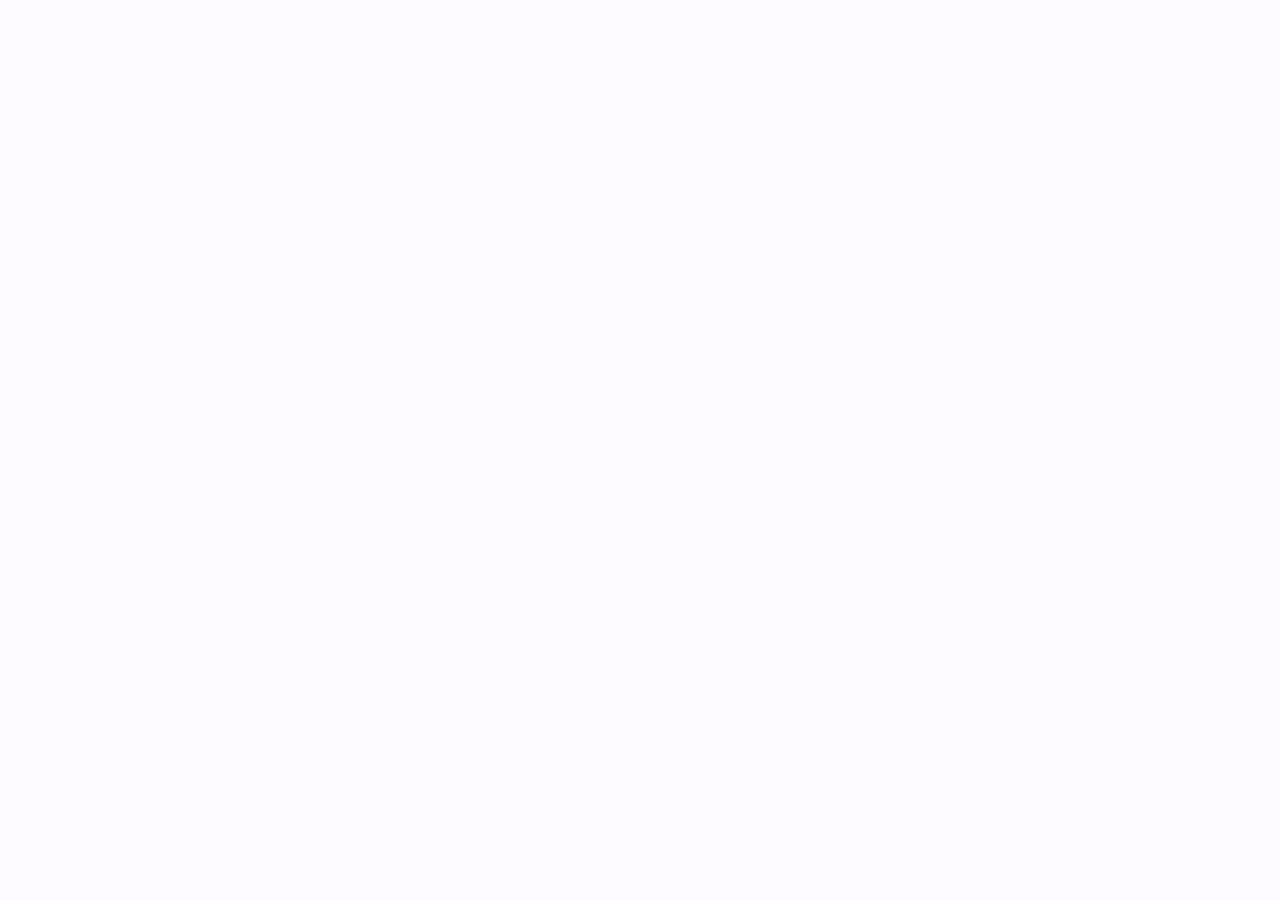
==== static/admin/index.html @ 19d71a54 "initial commit: apricity blog" ====
<!doctype html>
<html lang="en">
<head>
  <meta charset="utf-8" />
  <meta name="viewport" content="width=device-width, initial-scale=1.0" />
  <title>apricity — admin</title>
  <link rel="preconnect" href="https://fonts.googleapis.com" />
  <link href="https://fonts.googleapis.com/css2?family=Playfair+Display:ital@1&display=swap" rel="stylesheet" />
  <style>
    body {
      margin: 0;
      background: #FDFBFF;
      display: flex;
      align-items: center;
      justify-content: center;
      min-height: 100vh;
    }
    #preload {
      text-align: center;
      font-family: 'Playfair Display', Georgia, serif;
      color: #7C3AED;
    }
    #preload h1 { font-size: 3.5rem; font-style: italic; margin: 0 0 0.4rem; }
    #preload p  { font-size: 1rem; opacity: 0.5; margin: 0; }
  </style>
</head>
<body>
  <div id="preload">
    <h1>apricity</h1>
    <p>loading admin…</p>
  </div>
  <script>
    document.addEventListener('DOMContentLoaded', function () {
      var el = document.getElementById('preload');
      if (el) el.style.display = 'none';
    });
  </script>
  <script src="https://unpkg.com/decap-cms@^3.0.0/dist/decap-cms.js"></script>
</body>
</html>
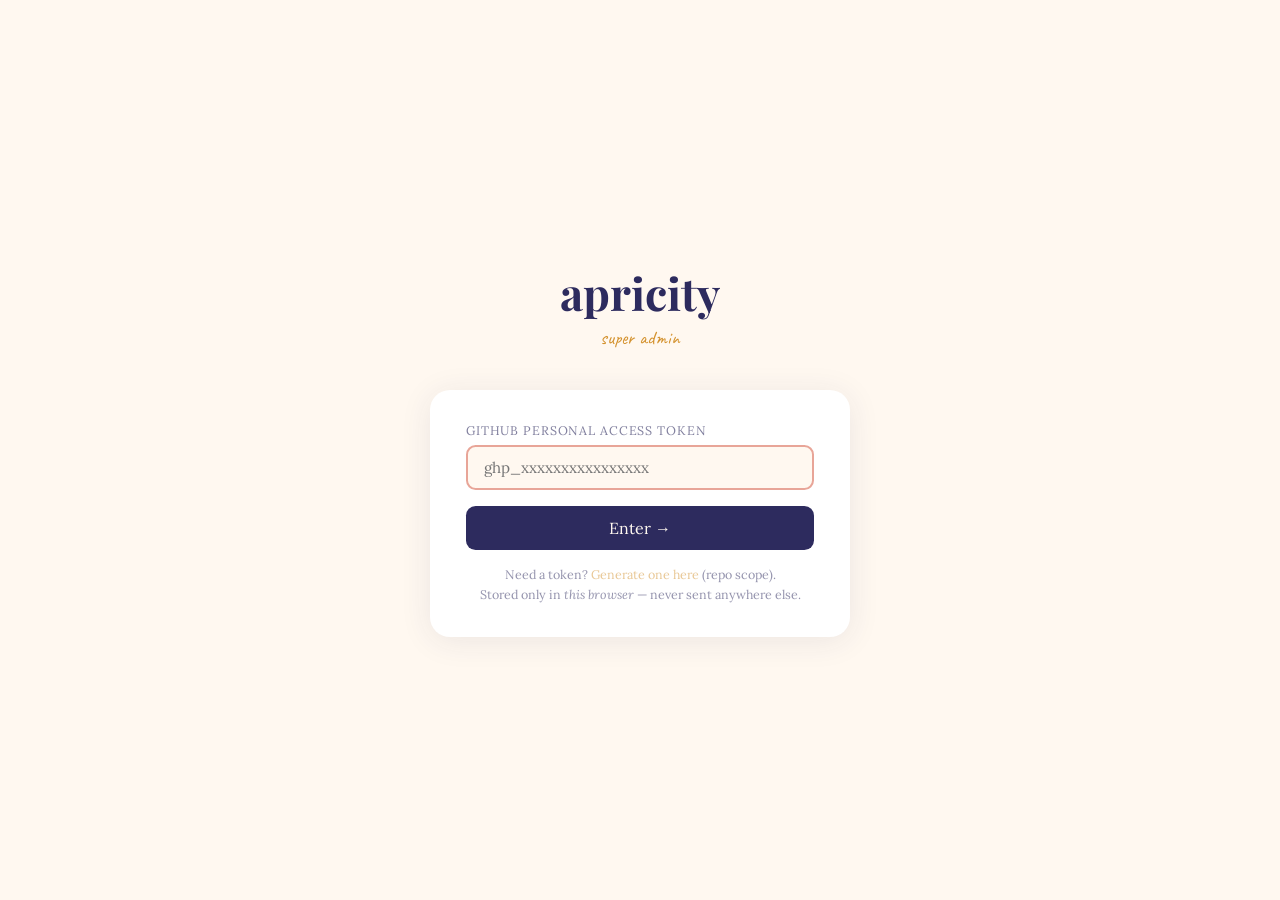
==== commit bad4c03c: "feat: replace Decap CMS with custom token-based admin" ====
--- a/static/admin/index.html
+++ b/static/admin/index.html
@@ -1,40 +1,237 @@
-<!doctype html>
+﻿<!DOCTYPE html>
 <html lang="en">
 <head>
-  <meta charset="utf-8" />
-  <meta name="viewport" content="width=device-width, initial-scale=1.0" />
+  <meta charset="UTF-8">
+  <meta name="viewport" content="width=device-width, initial-scale=1.0">
   <title>apricity — admin</title>
-  <link rel="preconnect" href="https://fonts.googleapis.com" />
-  <link href="https://fonts.googleapis.com/css2?family=Playfair+Display:ital@1&display=swap" rel="stylesheet" />
+  <link rel="preconnect" href="https://fonts.googleapis.com">
+  <link href="https://fonts.googleapis.com/css2?family=Playfair+Display:ital,wght@0,400;0,700;1,400&family=Lora:ital@0;1&family=Caveat:wght@400;600&display=swap" rel="stylesheet">
   <style>
-    body {
-      margin: 0;
-      background: #FDFBFF;
-      display: flex;
-      align-items: center;
-      justify-content: center;
-      min-height: 100vh;
+    :root {
+      --cream: #FFF8F0;
+      --rose:  #E8A598;
+      --sage:  #8BAE92;
+      --amber: #D4922E;
+      --indigo:#2D2B5E;
     }
-    #preload {
-      text-align: center;
-      font-family: 'Playfair Display', Georgia, serif;
-      color: #7C3AED;
-    }
-    #preload h1 { font-size: 3.5rem; font-style: italic; margin: 0 0 0.4rem; }
-    #preload p  { font-size: 1rem; opacity: 0.5; margin: 0; }
+    *, *::before, *::after { box-sizing: border-box; margin: 0; padding: 0; }
+    body { background: var(--cream); color: var(--indigo); font-family: "Lora", serif; min-height: 100vh; }
+
+    /* LOGIN */
+    #login { display: flex; flex-direction: column; align-items: center; justify-content: center; min-height: 100vh; padding: 2rem; }
+    #login h1 { font-family: "Playfair Display", serif; font-size: 2.8rem; color: var(--indigo); margin-bottom: 0.25rem; }
+    #login .sub { font-family: "Caveat", cursive; font-size: 1.2rem; color: var(--amber); margin-bottom: 2.5rem; }
+    .card { background: #fff; border-radius: 1.25rem; padding: 2rem 2.25rem; width: 100%; max-width: 420px; box-shadow: 0 4px 32px rgba(45,43,94,0.09); }
+    .card label { display: block; font-size: 0.78rem; text-transform: uppercase; letter-spacing: 0.07em; opacity: 0.6; margin-bottom: 0.4rem; }
+    .card input[type="password"] { width: 100%; padding: 0.7rem 1rem; border: 2px solid var(--rose); border-radius: 0.6rem; font-family: "Lora", serif; font-size: 0.95rem; color: var(--indigo); background: var(--cream); outline: none; transition: border-color 0.2s; margin-bottom: 1rem; }
+    .card input[type="password"]:focus { border-color: var(--amber); }
+    .error { color: #c0392b; font-size: 0.85rem; margin: -0.5rem 0 0.75rem; display: none; }
+    .hint { font-size: 0.78rem; color: var(--indigo); opacity: 0.5; margin-top: 0.9rem; text-align: center; line-height: 1.6; }
+    .hint a { color: var(--amber); text-decoration: none; }
+    .hint a:hover { text-decoration: underline; }
+
+    /* BUTTONS */
+    .btn { display: block; width: 100%; padding: 0.75rem 1.5rem; background: var(--indigo); color: var(--cream); border: none; border-radius: 0.6rem; font-family: "Lora", serif; font-size: 1rem; cursor: pointer; transition: opacity 0.2s, transform 0.1s; }
+    .btn:hover { opacity: 0.88; }
+    .btn:active { transform: scale(0.98); }
+    .btn:disabled { opacity: 0.5; cursor: not-allowed; }
+    .btn-sage { background: var(--sage); color: #fff; }
+
+    /* ADMIN */
+    #admin { display: none; }
+    .admin-header { background: var(--indigo); color: var(--cream); padding: 1rem 2rem; display: flex; align-items: center; justify-content: space-between; position: sticky; top: 0; z-index: 10; }
+    .admin-header h1 { font-family: "Playfair Display", serif; font-size: 1.4rem; }
+    .admin-header h1 span { font-family: "Caveat", cursive; font-size: 1rem; opacity: 0.65; margin-left: 0.4rem; }
+    .logout-btn { background: transparent; border: 1px solid rgba(255,248,240,0.3); color: var(--cream); padding: 0.35rem 1rem; border-radius: 0.4rem; cursor: pointer; font-family: "Lora", serif; font-size: 0.85rem; transition: background 0.2s; }
+    .logout-btn:hover { background: rgba(255,248,240,0.12); }
+    .admin-body { max-width: 1000px; margin: 0 auto; padding: 2rem; display: grid; grid-template-columns: 1.1fr 0.9fr; gap: 2rem; align-items: start; }
+    @media (max-width: 720px) { .admin-body { grid-template-columns: 1fr; } }
+    .panel { background: #fff; border-radius: 1.25rem; padding: 1.75rem; box-shadow: 0 2px 20px rgba(45,43,94,0.07); }
+    .panel h2 { font-family: "Playfair Display", serif; font-size: 1.2rem; color: var(--indigo); margin-bottom: 1.25rem; padding-bottom: 0.75rem; border-bottom: 2px solid var(--cream); }
+
+    /* FORM */
+    .form-group { margin-bottom: 1rem; }
+    .form-group label { display: block; font-size: 0.75rem; text-transform: uppercase; letter-spacing: 0.06em; opacity: 0.55; margin-bottom: 0.3rem; }
+    .form-group input, .form-group textarea { width: 100%; padding: 0.6rem 0.85rem; border: 1.5px solid #e5ddd6; border-radius: 0.55rem; font-family: "Lora", serif; font-size: 0.93rem; color: var(--indigo); background: var(--cream); outline: none; transition: border-color 0.2s; resize: vertical; }
+    .form-group input:focus, .form-group textarea:focus { border-color: var(--amber); }
+    .form-group textarea { min-height: 180px; }
+    .status { padding: 0.7rem 1rem; border-radius: 0.55rem; margin-top: 0.9rem; font-size: 0.875rem; display: none; }
+    .status.ok  { background: #e8f5e9; color: #2e7d32; display: block; }
+    .status.err { background: #ffebee; color: #c62828; display: block; }
+
+    /* POSTS LIST */
+    .posts-list { list-style: none; }
+    .post-item { display: flex; align-items: center; gap: 0.6rem; padding: 0.7rem 0; border-bottom: 1px solid var(--cream); }
+    .post-item:last-child { border-bottom: none; }
+    .post-name { flex: 1; font-size: 0.9rem; white-space: nowrap; overflow: hidden; text-overflow: ellipsis; }
+    .del-btn { flex-shrink: 0; background: none; border: 1px solid var(--rose); color: var(--rose); padding: 0.2rem 0.65rem; border-radius: 0.4rem; cursor: pointer; font-size: 0.8rem; transition: background 0.15s, color 0.15s; }
+    .del-btn:hover { background: var(--rose); color: #fff; }
+    .loading { text-align: center; opacity: 0.45; padding: 1.5rem 0; font-size: 0.9rem; }
+    .empty { opacity: 0.4; font-size: 0.9rem; padding: 1rem 0; }
   </style>
 </head>
 <body>
-  <div id="preload">
-    <h1>apricity</h1>
-    <p>loading admin…</p>
+
+<!-- LOGIN -->
+<div id="login">
+  <h1>apricity</h1>
+  <p class="sub">super admin</p>
+  <div class="card">
+    <label for="tok">GitHub Personal Access Token</label>
+    <input type="password" id="tok" placeholder="ghp_xxxxxxxxxxxxxxxx" autocomplete="current-password">
+    <p class="error" id="tok-err">Token rejected — make sure it has <strong>repo</strong> scope.</p>
+    <button class="btn" id="login-btn">Enter &rarr;</button>
+    <p class="hint">
+      Need a token? <a href="https://github.com/settings/tokens/new?scopes=repo&description=apricity+admin" target="_blank">Generate one here</a> (repo scope).<br>
+      Stored only in <em>this browser</em> — never sent anywhere else.
+    </p>
   </div>
-  <script>
-    document.addEventListener('DOMContentLoaded', function () {
-      var el = document.getElementById('preload');
-      if (el) el.style.display = 'none';
+</div>
+
+<!-- ADMIN -->
+<div id="admin">
+  <header class="admin-header">
+    <h1>apricity <span>admin</span></h1>
+    <button class="logout-btn" id="logout-btn">logout</button>
+  </header>
+  <div class="admin-body">
+
+    <div class="panel">
+      <h2>New Post</h2>
+      <div class="form-group"><label>Title *</label><input type="text" id="p-title" placeholder="Something on my mind…"></div>
+      <div class="form-group"><label>Date</label><input type="date" id="p-date"></div>
+      <div class="form-group"><label>Mood</label><input type="text" id="p-mood" placeholder="warm &amp; curious"></div>
+      <div class="form-group"><label>Tags (comma separated)</label><input type="text" id="p-tags" placeholder="thoughts, life"></div>
+      <div class="form-group"><label>Description</label><input type="text" id="p-desc" placeholder="A short blurb…"></div>
+      <div class="form-group"><label>Content (Markdown) *</label><textarea id="p-body" placeholder="Write your post here…"></textarea></div>
+      <button class="btn btn-sage" id="publish-btn">Publish Post</button>
+      <div class="status" id="pub-status"></div>
+    </div>
+
+    <div class="panel">
+      <h2>All Posts</h2>
+      <div class="loading" id="posts-loading">loading…</div>
+      <ul class="posts-list" id="posts-list"></ul>
+    </div>
+
+  </div>
+</div>
+
+<script>
+  const REPO = 'vaishnavi-mg/apricity';
+  const API  = 'https://api.github.com';
+  const $    = id => document.getElementById(id);
+
+  async function gh(path, method, body) {
+    method = method || 'GET';
+    var opts = {
+      method: method,
+      headers: {
+        'Authorization': 'Bearer ' + localStorage.getItem('apricity_token'),
+        'Accept': 'application/vnd.github+json',
+        'X-GitHub-Api-Version': '2022-11-28'
+      }
+    };
+    if (body) { opts.headers['Content-Type'] = 'application/json'; opts.body = JSON.stringify(body); }
+    return fetch(API + path, opts);
+  }
+
+  // Login
+  $('login-btn').addEventListener('click', async function() {
+    var token = $('tok').value.trim();
+    if (!token) return;
+    $('login-btn').textContent = 'Checking…';
+    $('login-btn').disabled = true;
+    $('tok-err').style.display = 'none';
+    var res = await fetch(API + '/repos/' + REPO, {
+      headers: { 'Authorization': 'Bearer ' + token, 'Accept': 'application/vnd.github+json' }
     });
-  </script>
-  <script src="https://unpkg.com/decap-cms@^3.0.0/dist/decap-cms.js"></script>
+    if (res.ok) { localStorage.setItem('apricity_token', token); showAdmin(); }
+    else { $('tok-err').style.display = 'block'; $('login-btn').textContent = 'Enter →'; $('login-btn').disabled = false; }
+  });
+  $('tok').addEventListener('keydown', function(e) { if (e.key === 'Enter') $('login-btn').click(); });
+
+  $('logout-btn').addEventListener('click', function() {
+    localStorage.removeItem('apricity_token');
+    $('admin').style.display = 'none';
+    $('login').style.display = 'flex';
+    $('tok').value = '';
+  });
+
+  function showAdmin() {
+    $('login').style.display = 'none';
+    $('admin').style.display = 'block';
+    $('p-date').value = new Date().toISOString().slice(0, 10);
+    loadPosts();
+  }
+
+  async function loadPosts() {
+    $('posts-loading').style.display = 'block';
+    $('posts-list').innerHTML = '';
+    var res = await gh('/repos/' + REPO + '/contents/content/posts');
+    $('posts-loading').style.display = 'none';
+    if (!res.ok) { $('posts-list').innerHTML = '<li class="empty">Could not load posts.</li>'; return; }
+    var files = (await res.json()).filter(function(f) { return f.name.endsWith('.md'); });
+    if (!files.length) { $('posts-list').innerHTML = '<li class="empty">No posts yet — write one!</li>'; return; }
+    files.forEach(function(file) {
+      var li = document.createElement('li');
+      li.className = 'post-item';
+      var display = file.name.replace(/\.md$/, '').replace(/-/g, ' ');
+      li.innerHTML = '<span class="post-name" title="' + file.name + '">' + display + '</span><button class="del-btn" data-name="' + file.name + '" data-sha="' + file.sha + '">delete</button>';
+      $('posts-list').appendChild(li);
+    });
+    $('posts-list').querySelectorAll('.del-btn').forEach(function(btn) {
+      btn.addEventListener('click', function() { deletePost(btn.dataset.name, btn.dataset.sha, btn); });
+    });
+  }
+
+  async function deletePost(name, sha, btn) {
+    if (!confirm('Delete "' + name + '"?\n\nThis cannot be undone.')) return;
+    btn.textContent = '…'; btn.disabled = true;
+    var res = await gh('/repos/' + REPO + '/contents/content/posts/' + name, 'DELETE', { message: 'delete: ' + name, sha: sha });
+    if (res.ok) {
+      btn.closest('.post-item').remove();
+      if (!$('posts-list').children.length) $('posts-list').innerHTML = '<li class="empty">No posts yet — write one!</li>';
+    } else { alert('Delete failed. Check token permissions.'); btn.textContent = 'delete'; btn.disabled = false; }
+  }
+
+  $('publish-btn').addEventListener('click', async function() {
+    var title = $('p-title').value.trim();
+    var body  = $('p-body').value.trim();
+    if (!title || !body) { setStatus('pub-status', 'err', 'Title and content are required.'); return; }
+    var date  = $('p-date').value || new Date().toISOString().slice(0, 10);
+    var mood  = $('p-mood').value.trim();
+    var desc  = $('p-desc').value.trim();
+    var tags  = $('p-tags').value.split(',').map(function(t) { return t.trim(); }).filter(Boolean);
+    var slug  = title.toLowerCase().replace(/[^a-z0-9]+/g, '-').replace(/^-|-$/g, '');
+    var fname = slug + '.md';
+    var moodLine = mood ? '\nmood: "' + mood + '"' : '';
+    var descLine = desc ? '\ndescription: "' + desc + '"' : '';
+    var tagsLine = tags.length ? '\ntags: [' + tags.map(function(t) { return '"' + t + '"'; }).join(', ') + ']' : '';
+    var md = '---\ntitle: "' + title + '"\ndate: ' + date + moodLine + descLine + tagsLine + '\ndraft: false\n---\n\n' + body;
+    var encoded = btoa(unescape(encodeURIComponent(md)));
+    $('publish-btn').textContent = 'Publishing…'; $('publish-btn').disabled = true;
+    var res = await gh('/repos/' + REPO + '/contents/content/posts/' + fname, 'PUT', { message: 'add: ' + fname, content: encoded });
+    if (res.ok) {
+      setStatus('pub-status', 'ok', '"' + title + '" published! Site rebuilds in ~30 seconds.');
+      ['p-title','p-mood','p-tags','p-desc','p-body'].forEach(function(id) { $(id).value = ''; });
+      $('p-date').value = new Date().toISOString().slice(0, 10);
+      loadPosts();
+    } else {
+      var err = await res.json().catch(function() { return {}; });
+      setStatus('pub-status', 'err', err.message || 'Publish failed — check token permissions.');
+    }
+    $('publish-btn').textContent = 'Publish Post'; $('publish-btn').disabled = false;
+  });
+
+  function setStatus(id, type, msg) {
+    var el = $(id);
+    el.className = 'status ' + type;
+    el.textContent = msg;
+    setTimeout(function() { el.style.display = 'none'; }, 6000);
+  }
+
+  if (localStorage.getItem('apricity_token')) showAdmin();
+</script>
 </body>
 </html>
